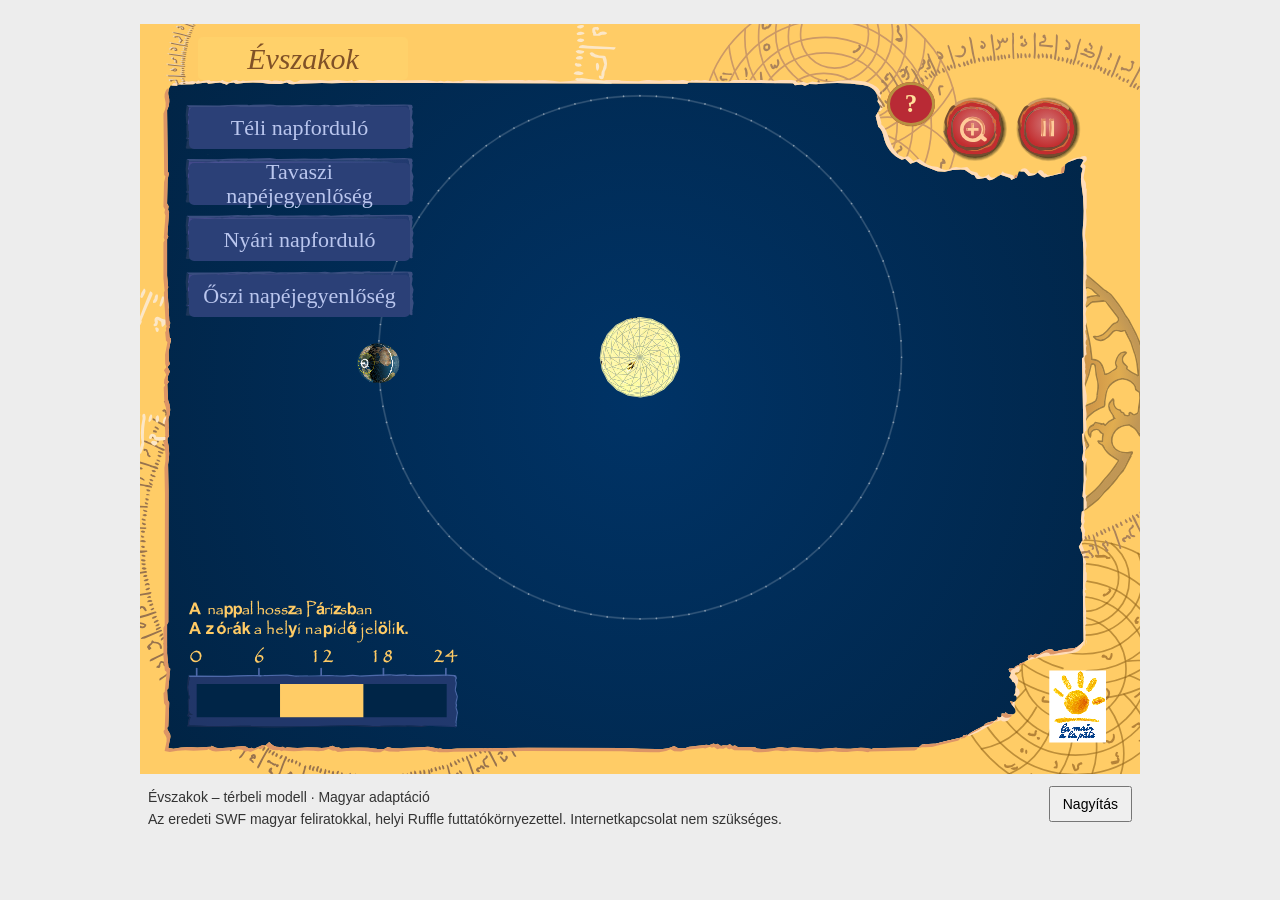
==== index.html @ 31dcba09 "Add Hungarian interactive simulator with local Ruffle and Pages" ====
<!doctype html>
<html lang="hu">
<meta charset="utf-8"><link rel="icon" href="data:,">
<meta name="viewport" content="width=device-width,initial-scale=1">
<title>Évszakok – térbeli modell – magyar változat</title>
<style>
html,body{margin:0;min-height:100%;background:#ededed;color:#333;font:14px Arial,sans-serif}main{width:min(100%,1000px);margin:24px auto}#simulator{width:100%;aspect-ratio:600.0/450.0;background:white}ruffle-player{width:100%;height:100%;display:block}footer{line-height:1.6;padding:12px 8px}a{color:#2255a0}#error{padding:20px;background:#fff3cd}button{font:inherit;cursor:pointer;float:right;padding:5px 12px}body.full main{width:100%;margin:0}body.full #simulator{height:calc(100vh - 60px);aspect-ratio:auto}
</style>
<main><div id="error" hidden></div><div id="simulator"></div>
<footer><button id="large">Nagyítás</button>Évszakok – térbeli modell · Magyar adaptáció<br>Az eredeti SWF magyar feliratokkal, helyi Ruffle futtatókörnyezettel. Internetkapcsolat nem szükséges.</footer></main>
<script>
window.RufflePlayer={config:{autoplay:"on",unmuteOverlay:"hidden",backgroundColor:"#ffcc66",letterbox:"on",contextMenu:"off",allowScriptAccess:false,showSwfDownload:false,preferredRenderer:"canvas"}};
document.getElementById('large').onclick=()=>{document.body.classList.toggle('full')};
window.addEventListener('DOMContentLoaded',async()=>{
const error=document.getElementById('error');
if(location.protocol==='file:'){error.hidden=false;error.textContent='A szimulátort az inditas.cmd fájllal indítsd el. A böngésző a helyi fájlok közvetlen megnyitását korlátozza.';return;}
try{const player=window.RufflePlayer.newest().createPlayer();document.getElementById('simulator').appendChild(player);await player.ruffle().load({url:'magyar.swf'});window.simulatorReady=true;}catch(e){error.hidden=false;error.textContent='Nem sikerült betölteni a szimulátort: '+e.message;}
});
</script><script src="ruffle/ruffle.js"></script>
<style>
#simulator{position:relative}.hu-label{position:absolute;pointer-events:none;box-sizing:border-box;display:flex;align-items:center;justify-content:center;color:#bac6ee;background:#2b4077;font:clamp(10px,2vw,22px) Georgia,serif;line-height:1.1;text-align:center;padding:2px;left:4.9%;width:22.1%;height:5.6%;border-radius:5px}.hu-title{left:5.8%;top:1.7%;height:5.8%;width:21%;background:#ffd16a;color:#805127;font-style:italic;font-size:clamp(16px,3vw,30px)}.hu-help-button{position:absolute;left:74.7%;top:7.7%;width:4.8%;height:5.9%;border:0;border-radius:50%;background:#b92a35;color:#ffe09b;font:bold clamp(14px,2.4vw,25px) Georgia;cursor:pointer;box-shadow:inset 0 0 0 3px #b89041}.hu-help{position:absolute;z-index:3;inset:8% 8% 10%;padding:4%;background:#ffdc8c;color:#173454;border:3px solid #b38135;border-radius:12px;box-shadow:0 8px 30px #0007;overflow:auto;font:clamp(12px,1.8vw,19px)/1.5 Arial,sans-serif}.hu-help[hidden]{display:none}.hu-help h2{margin-top:0;font-size:1.4em}.hu-help button{float:right}
</style>
<script>
window.addEventListener('DOMContentLoaded',()=>{
const box=document.getElementById('simulator');
for(const [label,top,cls] of [['Évszakok',1.7,'hu-title'],['Téli napforduló',11.1,''],['Tavaszi napéjegyenlőség',18.5,''],['Nyári napforduló',26.0,''],['Őszi napéjegyenlőség',33.5,'']]){const e=document.createElement('div');e.className='hu-label '+cls;e.style.top=top+'%';e.textContent=label;box.appendChild(e)}
const help=document.createElement('section');help.className='hu-help';help.hidden=true;help.setAttribute('aria-label','Magyar útmutató');help.innerHTML='<button type="button">Bezárás</button><h2>Évszakok – útmutató</h2><p>A Nap, a Föld és a Hold térbeli modelljét látod. A Föld forgástengelyének iránya a Nap körüli keringés közben közel állandó marad. Emiatt változik a félgömbök megvilágítása és a nappal hossza.</p><p>A bal felső négy gombbal a két napfordulóhoz és a két napéjegyenlőséghez ugorhatsz. A jobb felső lejátszás/szünet gombbal megállíthatod és folytathatod az idő múlását. A nagyítóval válthatsz a teljes pálya és a Föld közeli nézete között.</p><p>A közeli nézetben húzással változtathatod a nézőpontot. Bal alul a párizsi nappalhossz látható, 0–24 órás skálán. Az időadatok helyi napidőre vonatkoznak.</p><p>Figyeld meg, melyik félgömb fordul jobban a Nap felé! Hasonlítsd össze a nyári és téli nappalhosszt, majd a napéjegyenlőségeket. A méretek, távolságok és időarányok szemléltető jellegűek.</p>';help.querySelector('button').onclick=()=>help.hidden=true;box.appendChild(help);
const button=document.createElement('button');button.className='hu-help-button';button.textContent='?';button.setAttribute('aria-label','Magyar útmutató');button.onclick=()=>help.hidden=false;box.appendChild(button);
});
</script>

</html>
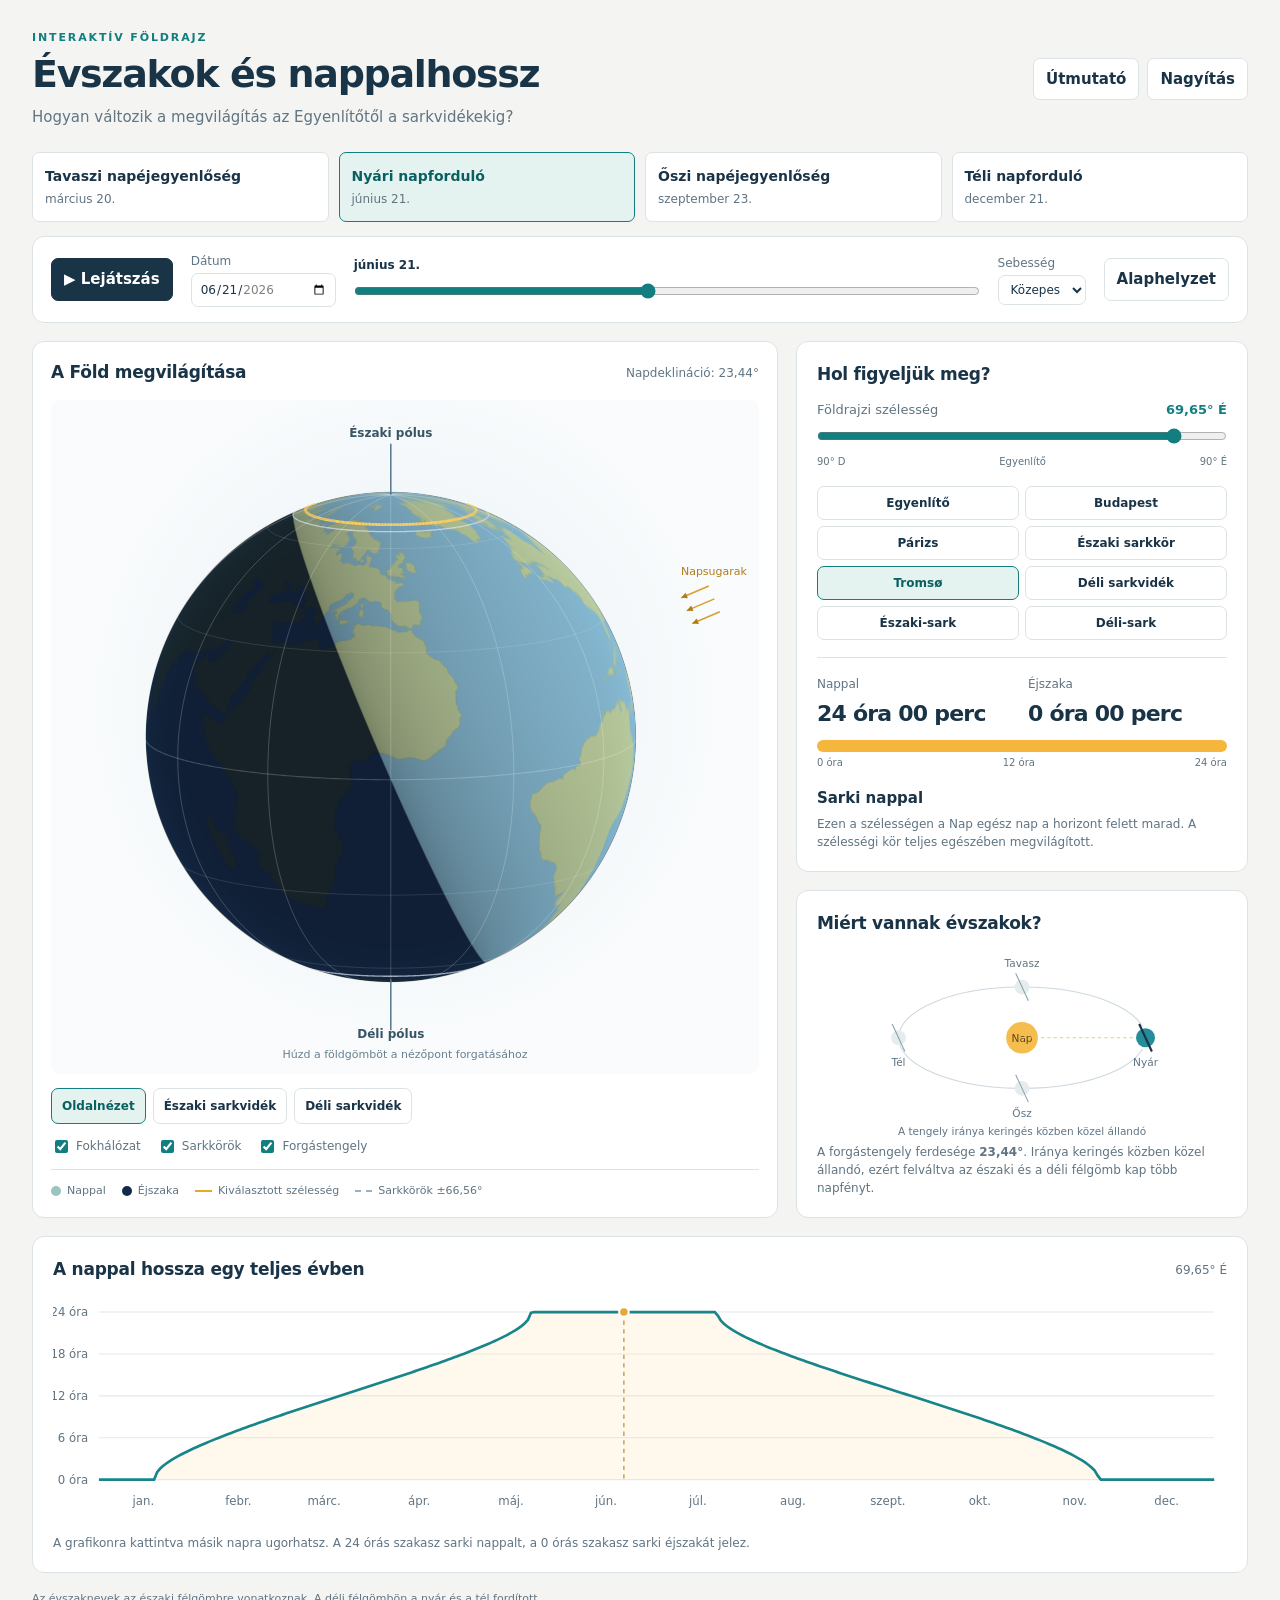
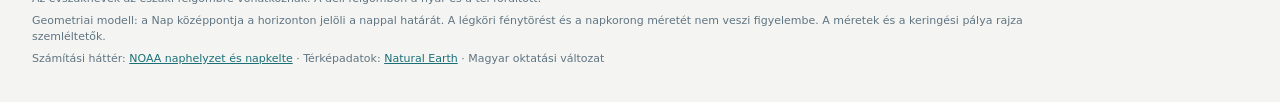
==== commit 4a6c39cc: "Fix seasonal illumination and polar daylight with smooth interactive globe" ====
--- a/index.html
+++ b/index.html
@@ -1,32 +1,41 @@
 <!doctype html>
 <html lang="hu">
-<meta charset="utf-8"><link rel="icon" href="data:,">
-<meta name="viewport" content="width=device-width,initial-scale=1">
-<title>Évszakok – térbeli modell – magyar változat</title>
-<style>
-html,body{margin:0;min-height:100%;background:#ededed;color:#333;font:14px Arial,sans-serif}main{width:min(100%,1000px);margin:24px auto}#simulator{width:100%;aspect-ratio:600.0/450.0;background:white}ruffle-player{width:100%;height:100%;display:block}footer{line-height:1.6;padding:12px 8px}a{color:#2255a0}#error{padding:20px;background:#fff3cd}button{font:inherit;cursor:pointer;float:right;padding:5px 12px}body.full main{width:100%;margin:0}body.full #simulator{height:calc(100vh - 60px);aspect-ratio:auto}
-</style>
-<main><div id="error" hidden></div><div id="simulator"></div>
-<footer><button id="large">Nagyítás</button>Évszakok – térbeli modell · Magyar adaptáció<br>Az eredeti SWF magyar feliratokkal, helyi Ruffle futtatókörnyezettel. Internetkapcsolat nem szükséges.</footer></main>
-<script>
-window.RufflePlayer={config:{autoplay:"on",unmuteOverlay:"hidden",backgroundColor:"#ffcc66",letterbox:"on",contextMenu:"off",allowScriptAccess:false,showSwfDownload:false,preferredRenderer:"canvas"}};
-document.getElementById('large').onclick=()=>{document.body.classList.toggle('full')};
-window.addEventListener('DOMContentLoaded',async()=>{
-const error=document.getElementById('error');
-if(location.protocol==='file:'){error.hidden=false;error.textContent='A szimulátort az inditas.cmd fájllal indítsd el. A böngésző a helyi fájlok közvetlen megnyitását korlátozza.';return;}
-try{const player=window.RufflePlayer.newest().createPlayer();document.getElementById('simulator').appendChild(player);await player.ruffle().load({url:'magyar.swf'});window.simulatorReady=true;}catch(e){error.hidden=false;error.textContent='Nem sikerült betölteni a szimulátort: '+e.message;}
-});
-</script><script src="ruffle/ruffle.js"></script>
-<style>
-#simulator{position:relative}.hu-label{position:absolute;pointer-events:none;box-sizing:border-box;display:flex;align-items:center;justify-content:center;color:#bac6ee;background:#2b4077;font:clamp(10px,2vw,22px) Georgia,serif;line-height:1.1;text-align:center;padding:2px;left:4.9%;width:22.1%;height:5.6%;border-radius:5px}.hu-title{left:5.8%;top:1.7%;height:5.8%;width:21%;background:#ffd16a;color:#805127;font-style:italic;font-size:clamp(16px,3vw,30px)}.hu-help-button{position:absolute;left:74.7%;top:7.7%;width:4.8%;height:5.9%;border:0;border-radius:50%;background:#b92a35;color:#ffe09b;font:bold clamp(14px,2.4vw,25px) Georgia;cursor:pointer;box-shadow:inset 0 0 0 3px #b89041}.hu-help{position:absolute;z-index:3;inset:8% 8% 10%;padding:4%;background:#ffdc8c;color:#173454;border:3px solid #b38135;border-radius:12px;box-shadow:0 8px 30px #0007;overflow:auto;font:clamp(12px,1.8vw,19px)/1.5 Arial,sans-serif}.hu-help[hidden]{display:none}.hu-help h2{margin-top:0;font-size:1.4em}.hu-help button{float:right}
-</style>
-<script>
-window.addEventListener('DOMContentLoaded',()=>{
-const box=document.getElementById('simulator');
-for(const [label,top,cls] of [['Évszakok',1.7,'hu-title'],['Téli napforduló',11.1,''],['Tavaszi napéjegyenlőség',18.5,''],['Nyári napforduló',26.0,''],['Őszi napéjegyenlőség',33.5,'']]){const e=document.createElement('div');e.className='hu-label '+cls;e.style.top=top+'%';e.textContent=label;box.appendChild(e)}
-const help=document.createElement('section');help.className='hu-help';help.hidden=true;help.setAttribute('aria-label','Magyar útmutató');help.innerHTML='<button type="button">Bezárás</button><h2>Évszakok – útmutató</h2><p>A Nap, a Föld és a Hold térbeli modelljét látod. A Föld forgástengelyének iránya a Nap körüli keringés közben közel állandó marad. Emiatt változik a félgömbök megvilágítása és a nappal hossza.</p><p>A bal felső négy gombbal a két napfordulóhoz és a két napéjegyenlőséghez ugorhatsz. A jobb felső lejátszás/szünet gombbal megállíthatod és folytathatod az idő múlását. A nagyítóval válthatsz a teljes pálya és a Föld közeli nézete között.</p><p>A közeli nézetben húzással változtathatod a nézőpontot. Bal alul a párizsi nappalhossz látható, 0–24 órás skálán. Az időadatok helyi napidőre vonatkoznak.</p><p>Figyeld meg, melyik félgömb fordul jobban a Nap felé! Hasonlítsd össze a nyári és téli nappalhosszt, majd a napéjegyenlőségeket. A méretek, távolságok és időarányok szemléltető jellegűek.</p>';help.querySelector('button').onclick=()=>help.hidden=true;box.appendChild(help);
-const button=document.createElement('button');button.className='hu-help-button';button.textContent='?';button.setAttribute('aria-label','Magyar útmutató');button.onclick=()=>help.hidden=false;box.appendChild(button);
-});
-</script>
-
-</html>
+<head>
+<meta charset="utf-8"><meta name="viewport" content="width=device-width,initial-scale=1">
+<meta name="description" content="Évszakok és nappalhossz a Földön. Forgatható földgömb, helyes megvilágítás, sarki nappal és sarki éjszaka.">
+<link rel="icon" href="data:,"><title>Évszakok és nappalhossz</title><link rel="stylesheet" href="style.css">
+</head>
+<body>
+<main>
+ <header><div><p class="eyebrow">INTERAKTÍV FÖLDRAJZ</p><h1>Évszakok és nappalhossz</h1><p class="intro">Hogyan változik a megvilágítás az Egyenlítőtől a sarkvidékekig?</p></div><div class="header-actions"><button id="helpButton">Útmutató</button><button id="fullscreen">Nagyítás</button></div></header>
+ <nav class="seasons" aria-label="Az északi félgömb évszakai"></nav>
+ <section class="timeline panel" aria-label="Idő beállítása">
+  <button id="play" class="primary" aria-pressed="false">▶ Lejátszás</button>
+  <label class="date-control">Dátum <input type="date" id="date" min="2026-01-01" max="2026-12-31"></label>
+  <label class="day-control"><span id="dateText"></span><input type="range" id="day" min="0" max="364.999" step="0.001" aria-label="Nap az évben"></label>
+  <label>Sebesség <select id="speed"><option value="3">Lassú</option><option value="12" selected>Közepes</option><option value="35">Gyors</option></select></label><button id="reset">Alaphelyzet</button>
+ </section>
+ <div class="workspace">
+  <section class="panel globe-panel">
+   <div class="panel-heading"><h2>A Föld megvilágítása</h2><span id="declination"></span></div>
+   <div class="globe-stage" id="stage"><canvas id="earth" aria-label="Forgatható földgömb a nappali és éjszakai félgömbbel"></canvas><canvas id="overlay" aria-hidden="true"></canvas><div class="drag-hint">Húzd a földgömböt a nézőpont forgatásához</div><div id="renderError" hidden></div></div>
+   <div class="view-controls"><button data-view="side" class="selected">Oldalnézet</button><button data-view="north">Északi sarkvidék</button><button data-view="south">Déli sarkvidék</button></div>
+   <div class="display-options"><label><input id="grid" type="checkbox" checked> Fokhálózat</label><label><input id="polar" type="checkbox" checked> Sarkkörök</label><label><input id="axis" type="checkbox" checked> Forgástengely</label></div>
+   <div class="legend"><span><i class="dot sunlit"></i>Nappal</span><span><i class="dot night"></i>Éjszaka</span><span><i class="line latitude-line"></i>Kiválasztott szélesség</span><span><i class="line polar-line"></i>Sarkkörök ±66,56°</span></div>
+  </section>
+  <aside>
+   <section class="panel latitude-panel"><h2>Hol figyeljük meg?</h2><label for="latitude">Földrajzi szélesség <output id="latitudeText"></output></label><input type="range" id="latitude" min="-90" max="90" step="0.01" value="69.65"><div class="range-labels"><span>90° D</span><span>Egyenlítő</span><span>90° É</span></div>
+    <div class="presets"><button data-lat="0">Egyenlítő</button><button data-lat="47.5">Budapest</button><button data-lat="48.86">Párizs</button><button data-lat="66.56">Északi sarkkör</button><button data-lat="69.65" class="selected">Tromsø</button><button data-lat="-69.65">Déli sarkvidék</button><button data-lat="90">Északi-sark</button><button data-lat="-90">Déli-sark</button></div>
+    <div class="duration"><div><span>Nappal</span><strong id="dayHours"></strong></div><div><span>Éjszaka</span><strong id="nightHours"></strong></div></div>
+    <div class="daybar" role="img" aria-label="A nappal és az éjszaka aránya"><div id="dayFill"></div></div><div class="range-labels"><span>0 óra</span><span>12 óra</span><span>24 óra</span></div>
+    <p id="polarStatus" class="polar-status" role="status"></p><p id="explanation" class="explanation"></p>
+   </section>
+   <section class="panel orbit-panel"><h2>Miért vannak évszakok?</h2><svg id="orbit" viewBox="0 0 360 180" role="img" aria-label="A Föld pályahelyzete és közel állandó irányú forgástengelye"></svg><p>A forgástengely ferdesége <strong>23,44°</strong>. Iránya keringés közben közel állandó, ezért felváltva az északi és a déli félgömb kap több napfényt.</p></section>
+  </aside>
+ </div>
+ <section class="panel chart-panel"><div class="panel-heading"><h2>A nappal hossza egy teljes évben</h2><span id="chartLatitude"></span></div><svg id="chart" viewBox="0 0 1100 220" role="img" aria-label="A nappal hosszának éves változása a kiválasztott földrajzi szélességen"></svg><p>A grafikonra kattintva másik napra ugorhatsz. A 24 órás szakasz sarki nappalt, a 0 órás szakasz sarki éjszakát jelez.</p></section>
+ <footer><p>Az évszaknevek az északi félgömbre vonatkoznak. A déli félgömbön a nyár és a tél fordított.</p><p>Geometriai modell: a Nap középpontja a horizonton jelöli a nappal határát. A légköri fénytörést és a napkorong méretét nem veszi figyelembe. A méretek és a keringési pálya rajza szemléltetők.</p><p>Számítási háttér: <a href="https://gml.noaa.gov/grad/solcalc/calcdetails.html" target="_blank" rel="noopener">NOAA naphelyzet és napkelte</a> · Térképadatok: <a href="https://www.naturalearthdata.com/" target="_blank" rel="noopener">Natural Earth</a> · Magyar oktatási változat</p></footer>
+</main>
+<dialog id="help"><button id="closeHelp">Bezárás</button><h2>Évszakok és a sarkvidékek</h2><p>Válassz évszakot és földrajzi szélességet! A földgömb világos és sötét része ugyanabból a napirányból számolódik, mint a nappalhossz.</p><p>Az arany kör a kiválasztott szélességi kör. Nyáron a sarkkörön túl a kör teljes egészében a nappali félgömbre kerülhet: ilyenkor 24 órás a nappal. Télen ugyanott sarki éjszaka alakulhat ki. A déli félgömbön az évszakok fordítottak.</p><p>Az Északi sarkvidék és Déli sarkvidék gombokkal felülről is megvizsgálhatod a pólus környékét. A nézet húzással forgatható, a görgővel vagy két ujjal nagyítható. A nézőpont módosítása nem változtatja meg a megvilágítást.</p><p>A lejátszás az évet és a földgömb forgását is szemlélteti. A sebesség és a két mozgás aránya a bemutatást szolgálja. A nappalhossz nem a képernyőn látható világos területből, hanem a teljes szélességi kör horizontviszonyaiból adódik.</p><p>A modell a 2026-os év naphelyzeteit közelíti, rögzített 23,44° tengelyferdeséggel. Pontosan az egyenlítői napéjegyenlőségnél a pólusokon a Nap a horizonton jár; ezt külön állapotként jelzi.</p></dialog>
+<script type="module" src="app.mjs"></script>
+</body></html>
--- a/style.css
+++ b/style.css
@@ -0,0 +1 @@
+:root{color-scheme:light;--ink:#193347;--muted:#607482;--paper:#f4f5f2;--edge:#dce3e4;--gold:#f4b63d;--teal:#137e80}*{box-sizing:border-box}body{margin:0;background:var(--paper);color:var(--ink);font:15px/1.5 system-ui,-apple-system,"Segoe UI",sans-serif}main{max-width:1420px;margin:auto;padding:30px 32px}header{display:flex;justify-content:space-between;gap:20px;align-items:center;margin-bottom:24px}.eyebrow{font-size:11px;letter-spacing:.17em;color:var(--teal);font-weight:750;margin:0 0 5px}h1{font-size:clamp(26px,3vw,38px);line-height:1.16;letter-spacing:-.035em;margin:0}h2{font-size:17px;letter-spacing:-.015em;margin:0 0 12px}.intro{margin:10px 0 0;color:var(--muted)}.header-actions{display:flex;gap:8px}button,select,input{font:inherit}button,select,input[type=date]{border:1px solid var(--edge);border-radius:7px;padding:9px 12px;background:#fff;color:var(--ink)}button{cursor:pointer;font-weight:600;transition:background .15s,border .15s}button:hover{background:#edf4f2;border-color:#8aaeb0}button:focus-visible,input:focus-visible,select:focus-visible{outline:3px solid #138e9d;outline-offset:3px}.selected,button[aria-pressed=true]{background:#e4f3ef;border-color:var(--teal);color:#0a6061}.primary{background:var(--ink);color:#fff;border-color:var(--ink)}.primary:hover{background:#294e66}.primary[aria-pressed=true]{background:#137e80;color:#fff}.panel{border:1px solid var(--edge);border-radius:12px;background:#fff;padding:20px}.seasons{display:grid;grid-template-columns:repeat(4,1fr);gap:10px;margin-bottom:14px}.seasons button{padding:13px 12px;text-align:left;font-size:14px}.seasons small{display:block;font-weight:400;color:var(--muted);font-size:12px;margin-top:3px}.timeline{display:flex;align-items:center;gap:18px;padding:15px 18px;margin-bottom:18px}.timeline label{font-size:12px;color:var(--muted)}.timeline input[type=date]{display:block;padding:6px 8px;min-width:145px;margin-top:3px}.timeline select{display:block;padding:6px 8px;margin-top:3px}.day-control{flex:1;min-width:160px}.day-control span{font-weight:650;color:var(--ink)}input[type=range]{accent-color:var(--teal);width:100%;cursor:pointer;margin:9px 0 0}.workspace{display:grid;grid-template-columns:minmax(0,1.65fr) minmax(330px,1fr);gap:18px}.globe-panel{padding:18px;display:flex;flex-direction:column}.panel-heading{display:flex;justify-content:space-between;align-items:center;gap:12px}.panel-heading h2{margin:0}.panel-heading>span{font-size:12px;color:var(--muted)}.globe-stage{position:relative;aspect-ratio:1.14;min-height:360px;flex:1;background:radial-gradient(ellipse at 50% 45%,#e8f1f5 0,#f9fbfc 65%);border-radius:9px;overflow:hidden;margin:14px 0;touch-action:none;cursor:grab}.globe-stage:active{cursor:grabbing}.globe-stage canvas{position:absolute;width:100%;height:100%;inset:0}#overlay{pointer-events:none}.drag-hint{position:absolute;bottom:10px;left:0;right:0;text-align:center;color:#68808f;font-size:11px;pointer-events:none}#renderError{position:absolute;inset:20%;background:white;padding:20px;z-index:5}.view-controls{display:flex;gap:7px;flex-wrap:wrap}.view-controls button{font-size:12px;padding:8px 10px}.display-options{display:flex;gap:16px;flex-wrap:wrap;font-size:12px;margin-top:13px;color:var(--muted)}.display-options label{display:flex;align-items:center;gap:5px}.display-options input{accent-color:var(--teal)}.legend{display:flex;gap:10px 16px;flex-wrap:wrap;border-top:1px solid var(--edge);padding-top:13px;margin-top:13px;font-size:11px;color:var(--muted)}.legend span{display:flex;align-items:center;gap:6px}.dot{height:10px;width:10px;border-radius:50%;display:inline-block}.sunlit{background:#9ac4be}.night{background:#122b4b}.line{display:inline-block;width:17px;height:0;border-top:2px solid}.latitude-line{border-color:#e7a928}.polar-line{border-color:#9caec3;border-top-style:dashed}aside{display:flex;flex-direction:column;gap:18px}.latitude-panel label{display:flex;justify-content:space-between;font-size:13px;color:var(--muted)}#latitudeText{font-weight:750;color:var(--teal)}.range-labels{display:flex;justify-content:space-between;font-size:10px;color:var(--muted);margin-top:3px}.presets{display:grid;grid-template-columns:repeat(2,1fr);gap:6px;margin:17px 0}.presets button{font-size:12px;padding:7px 8px}.duration{display:grid;grid-template-columns:1fr 1fr;gap:12px;padding-top:14px;border-top:1px solid var(--edge)}.duration span{font-size:12px;color:var(--muted)}.duration strong{display:block;font-size:clamp(16px,1.8vw,22px);font-weight:700;letter-spacing:-.035em;margin:3px 0 10px}.daybar{height:12px;background:#193347;border-radius:7px;overflow:hidden}.daybar>div{height:100%;background:var(--gold);width:100%}.polar-status{font-weight:750;font-size:15px;margin:17px 0 3px}.explanation,.orbit-panel p,.chart-panel p{font-size:12px;color:var(--muted);margin:5px 0 0}.orbit-panel{flex:1}#orbit{width:100%;max-height:190px;display:block}.chart-panel{margin-top:18px}#chart{width:100%;display:block;margin-top:12px;touch-action:none;cursor:crosshair}footer{font-size:11px;color:var(--muted);max-width:1000px;margin-top:18px}footer p{margin:5px 0}a{color:#1b7078}dialog{border:1px solid var(--edge);border-radius:14px;max-width:650px;width:calc(100% - 32px);padding:28px;color:var(--ink);box-shadow:0 15px 60px #10243533}dialog::backdrop{background:#132b4455}dialog button{float:right;margin-left:15px}dialog p{font-size:14px}body.expanded main{max-width:none}body.expanded .globe-stage{min-height:65vh}@media(max-width:900px){main{padding:22px 16px}.workspace{grid-template-columns:1fr}aside{display:grid;grid-template-columns:1.2fr 1fr}.timeline{flex-wrap:wrap;gap:12px}.day-control{order:5;flex-basis:100%}.globe-stage{max-height:620px;min-height:0;flex:auto}.seasons button{font-size:12px;padding:10px 8px}}@media(max-width:570px){header{align-items:flex-start;flex-direction:column;margin-bottom:18px}.header-actions button{font-size:12px;padding:7px 10px}.seasons{grid-template-columns:repeat(2,1fr);gap:7px}aside{display:flex}.panel{padding:15px}.timeline label{font-size:11px}.timeline #reset{font-size:11px;padding:7px}.timeline select{max-width:110px}.timeline{gap:10px}.panel-heading{flex-wrap:wrap}.globe-stage{aspect-ratio:1;min-height:310px}.view-controls button{font-size:11px}.legend{gap:8px}.duration strong{font-size:22px}h1{font-size:29px}#chart{min-height:160px}footer{font-size:10px}}
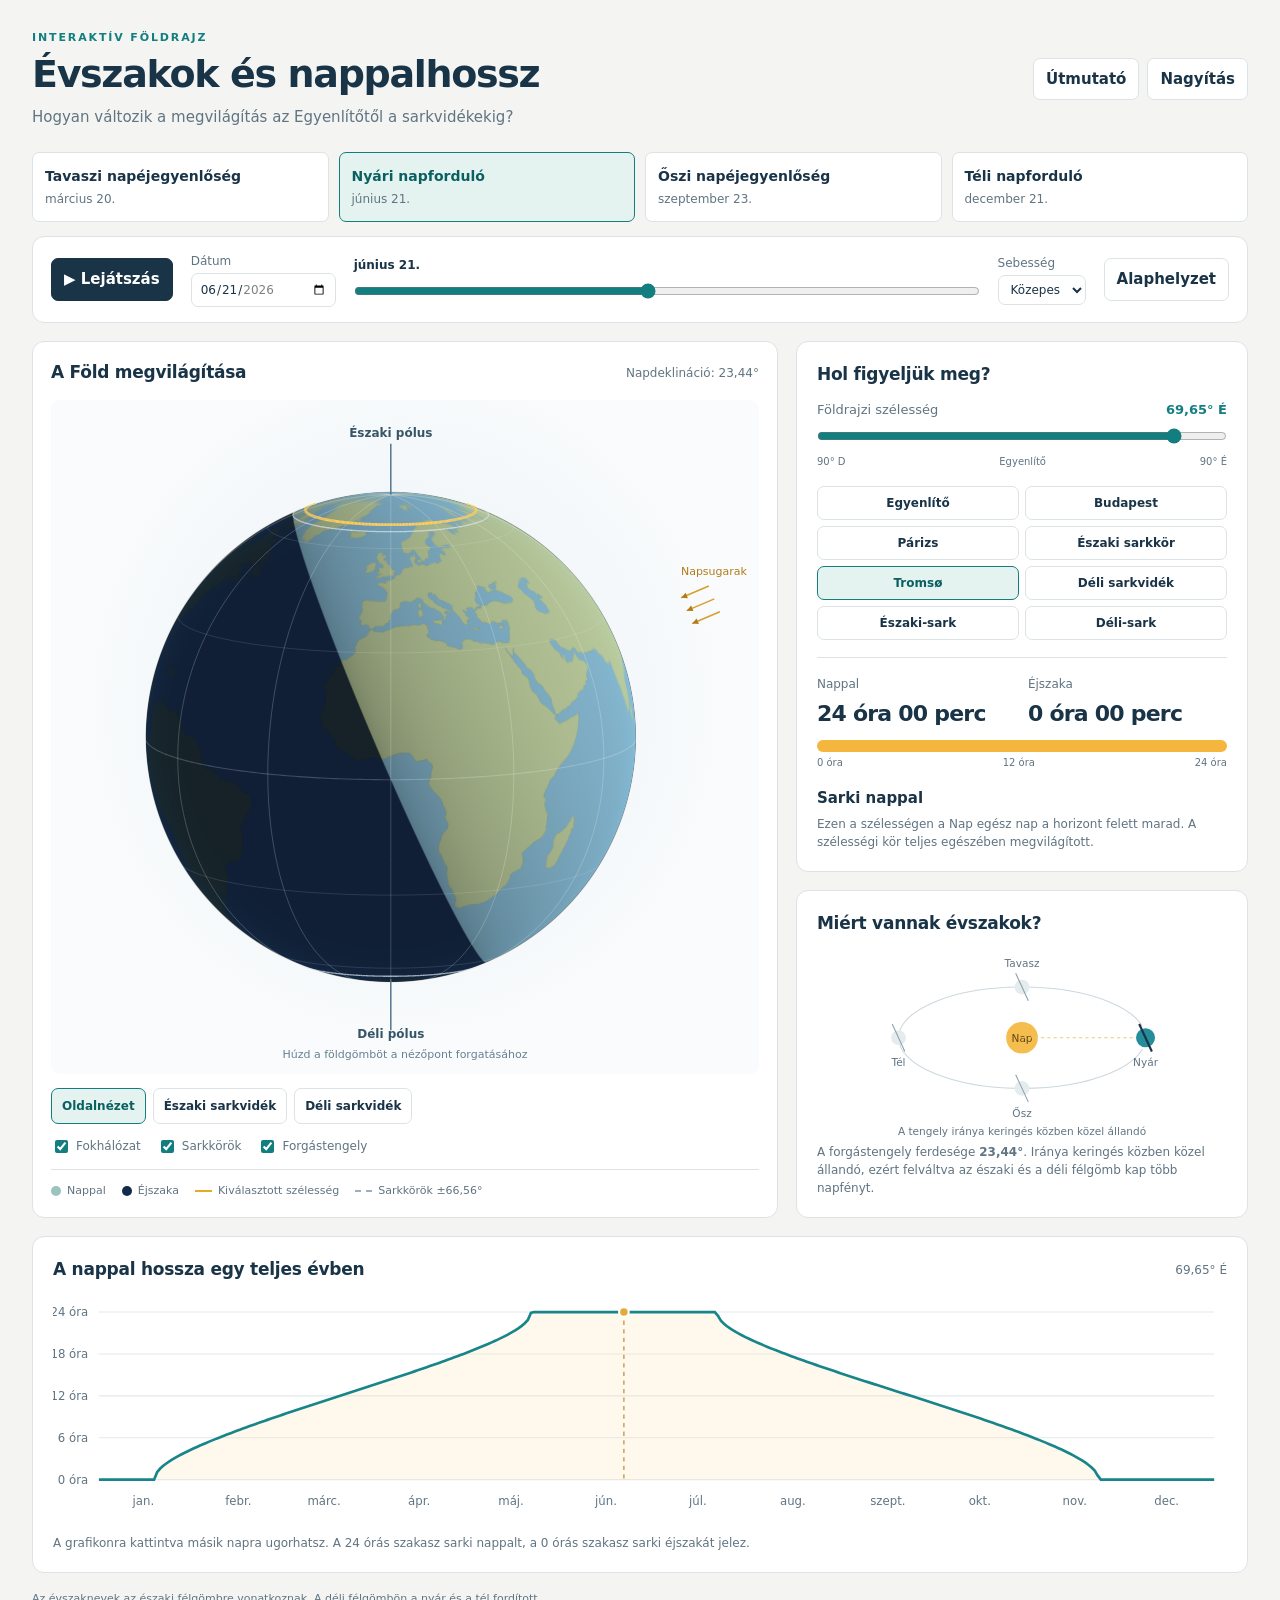
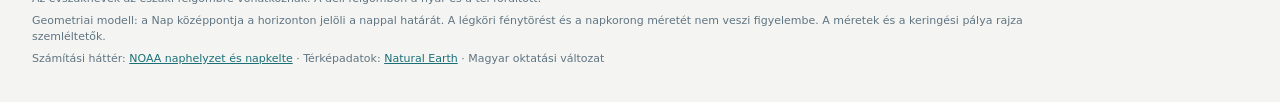
==== commit da74304a: "Correct mirrored continent longitude while preserving rotation direction" ====
--- a/index.html
+++ b/index.html
@@ -37,5 +37,5 @@
  <footer><p>Az évszaknevek az északi félgömbre vonatkoznak. A déli félgömbön a nyár és a tél fordított.</p><p>Geometriai modell: a Nap középpontja a horizonton jelöli a nappal határát. A légköri fénytörést és a napkorong méretét nem veszi figyelembe. A méretek és a keringési pálya rajza szemléltetők.</p><p>Számítási háttér: <a href="https://gml.noaa.gov/grad/solcalc/calcdetails.html" target="_blank" rel="noopener">NOAA naphelyzet és napkelte</a> · Térképadatok: <a href="https://www.naturalearthdata.com/" target="_blank" rel="noopener">Natural Earth</a> · Magyar oktatási változat</p></footer>
 </main>
 <dialog id="help"><button id="closeHelp">Bezárás</button><h2>Évszakok és a sarkvidékek</h2><p>Válassz évszakot és földrajzi szélességet! A földgömb világos és sötét része ugyanabból a napirányból számolódik, mint a nappalhossz.</p><p>Az arany kör a kiválasztott szélességi kör. Nyáron a sarkkörön túl a kör teljes egészében a nappali félgömbre kerülhet: ilyenkor 24 órás a nappal. Télen ugyanott sarki éjszaka alakulhat ki. A déli félgömbön az évszakok fordítottak.</p><p>Az Északi sarkvidék és Déli sarkvidék gombokkal felülről is megvizsgálhatod a pólus környékét. A nézet húzással forgatható, a görgővel vagy két ujjal nagyítható. A nézőpont módosítása nem változtatja meg a megvilágítást.</p><p>A lejátszás az évet és a földgömb forgását is szemlélteti. A sebesség és a két mozgás aránya a bemutatást szolgálja. A nappalhossz nem a képernyőn látható világos területből, hanem a teljes szélességi kör horizontviszonyaiból adódik.</p><p>A modell a 2026-os év naphelyzeteit közelíti, rögzített 23,44° tengelyferdeséggel. Pontosan az egyenlítői napéjegyenlőségnél a pólusokon a Nap a horizonton jár; ezt külön állapotként jelzi.</p></dialog>
-<script type="module" src="app.mjs"></script>
+<script type="module" src="app.mjs?v=map-orientation-2"></script>
 </body></html>
